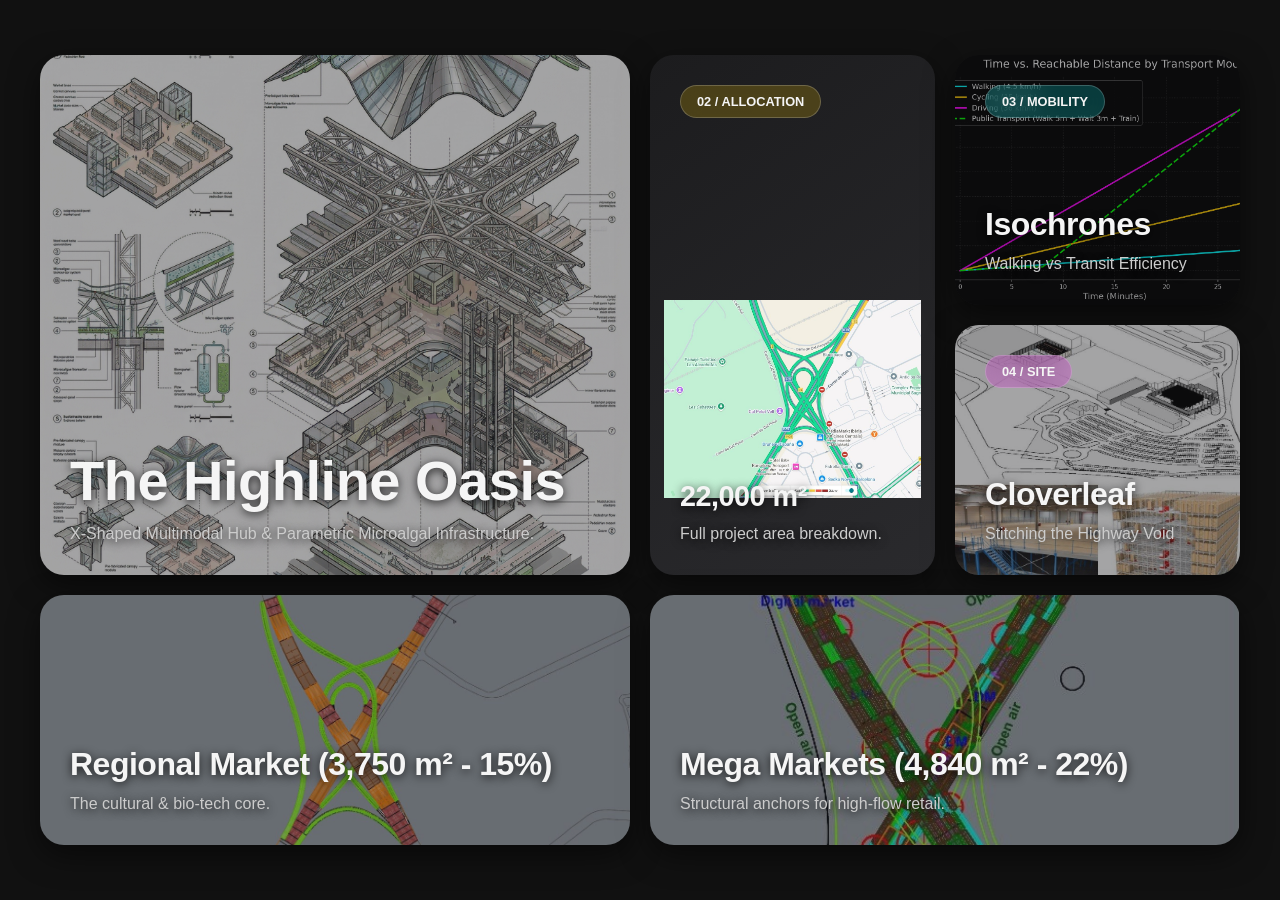
==== index.html @ 181464d1 "Complete project upload with latest analysis and Smappen fusion" ====
<!DOCTYPE html>
<html lang="en">
<head>
    <meta charset="UTF-8">
    <meta name="viewport" content="width=device-width, initial-scale=1.0">
    <title>The Highline Oasis | Architectural Concept</title>
    <style>
        :root {
            --bg-color: #111;
            --text-color: #f5f5f5;
            --card-bg: #1c1c1e;
            --accent-cyan: #00ffff;
            --accent-pink: #ff00ff;
            --radius: 24px;
            --gap: 20px;
        }
        body {
            background-color: var(--bg-color);
            color: var(--text-color);
            font-family: -apple-system, BlinkMacSystemFont, "Segoe UI", Roboto, Helvetica, Arial, sans-serif;
            margin: 0;
            padding: 40px;
            box-sizing: border-box;
            display: flex;
            justify-content: center;
            align-items: center;
            min-height: 100vh;
            overflow-x: hidden;
        }
        .bento-grid {
            display: grid;
            grid-template-columns: repeat(4, 1fr);
            grid-auto-rows: 250px;
            gap: var(--gap);
            max-width: 1400px;
            width: 100%;
        }
        
        .bento-card {
            background-color: var(--card-bg);
            border-radius: var(--radius);
            padding: 30px;
            box-sizing: border-box;
            position: relative;
            overflow: hidden;
            display: flex;
            flex-direction: column;
            justify-content: space-between;
            box-shadow: 0 10px 30px rgba(0,0,0,0.5);
            transition: transform 0.3s ease, box-shadow 0.3s ease;
            cursor: pointer;
            text-decoration: none;
            color: inherit;
        }
        .bento-card:hover {
            transform: translateY(-5px);
            box-shadow: 0 15px 40px rgba(0,255,255,0.15);
        }
        
        .bento-card img {
            position: absolute;
            top: 0;
            left: 0;
            width: 100%;
            height: 100%;
            object-fit: cover;
            z-index: 1;
            opacity: 0.6;
            transition: opacity 0.3s ease, transform 0.5s ease;
        }
        .bento-card:hover img {
            opacity: 0.9;
            transform: scale(1.05);
        }
        
        .content {
            position: relative;
            z-index: 2;
            display: flex;
            flex-direction: column;
            height: 100%;
            justify-content: flex-end;
            transition: opacity 0.3s ease;
        }
        .content.top {
            justify-content: flex-start;
        }
        
        h2 {
            margin: 0 0 10px 0;
            font-size: 2rem;
            font-weight: 700;
            letter-spacing: -0.5px;
            text-shadow: 0 2px 10px rgba(0,0,0,0.8);
        }
        p {
            margin: 0;
            font-size: 1rem;
            color: #ccc;
            text-shadow: 0 2px 10px rgba(0,0,0,0.8);
            line-height: 1.4;
        }
        .tag {
            background: rgba(255,255,255,0.1);
            backdrop-filter: blur(10px);
            padding: 8px 16px;
            border-radius: 30px;
            font-size: 0.8rem;
            font-weight: bold;
            display: inline-block;
            margin-bottom: auto;
            align-self: flex-start;
            border: 1px solid rgba(255,255,255,0.2);
        }
        
        /* 懸浮詳細資訊 (Overlay) */
        .hover-overlay {
            position: absolute;
            top: 0;
            left: 0;
            width: 100%;
            height: 100%;
            background: rgba(0, 0, 0, 0.85);
            backdrop-filter: blur(5px);
            color: white;
            z-index: 3;
            opacity: 0;
            transition: opacity 0.3s ease;
            padding: 30px;
            box-sizing: border-box;
            display: flex;
            flex-direction: column;
            justify-content: center;
        }
        .bento-card:hover .hover-overlay {
            opacity: 1;
        }
        
        .hero { grid-column: span 2; grid-row: span 2; }
        .hero h2 { font-size: 3.5rem; }
        
        .data-allocation {
            grid-column: span 1;
            grid-row: span 2;
            background: linear-gradient(145deg, #1c1c1e, #2a2a2d);
        }
        .data-allocation img {
            object-fit: contain;
            opacity: 1;
            top: auto;
            bottom: 20px;
            height: 60%;
            border-radius: 10px;
            left: 5%;
            width: 90%;
        }
        
        .transport-chart { grid-column: span 1; grid-row: span 1; }
        .cloverleaf { grid-column: span 1; grid-row: span 1; }
        .regional-market { grid-column: span 2; grid-row: span 1; }
        .mega-market { grid-column: span 2; grid-row: span 1; }

        @media (max-width: 1024px) {
            .bento-grid { grid-template-columns: repeat(2, 1fr); }
            .hero { grid-column: span 2; }
            .data-allocation { grid-column: span 2; grid-row: span 1; }
            .transport-chart, .cloverleaf { grid-column: span 1; }
            .regional-market, .mega-market { grid-column: span 2; }
        }
    </style>
</head>
<body>

<div class="bento-grid">
    
    <a href="pages/concept.html" class="bento-card hero">
        <img src="hero_image.jpg" alt="Hero Architecture">
        <div class="content">
            <h2>The Highline Oasis</h2>
            <p>X-Shaped Multimodal Hub & Parametric Microalgal Infrastructure.</p>
        </div>
    </a>

    <a href="pages/allocation.html" class="bento-card data-allocation">
        <div class="content top">
            <div class="tag" style="background: rgba(255,204,0,0.2);">02 / ALLOCATION</div>
            <h2 style="font-size: 1.8rem; margin-top:15px;">22,000 m²</h2>
            <p>Full project area breakdown.</p>
        </div>
        <img src="assets/data_allocation.jpg" alt="Data Allocation">
    </a>

    <a href="pages/mobility.html" class="bento-card transport-chart">
        <img src="transport_chart.png" alt="Transport Chart">
        <div class="content top">
            <div class="tag" style="background: rgba(0,255,255,0.2);">03 / MOBILITY</div>
        </div>
        <div class="content">
            <h2>Isochrones</h2>
            <p>Walking vs Transit Efficiency</p>
        </div>
    </a>

    <a href="pages/site.html" class="bento-card cloverleaf">
        <img src="assets/cloverleaf_map.jpg" alt="Site Map">
        <div class="content top">
            <div class="tag" style="background: rgba(255,0,255,0.2);">04 / SITE</div>
        </div>
        <div class="content">
            <h2>Cloverleaf</h2>
            <p>Stitching the Highway Void</p>
        </div>
    </a>

    <a href="pages/regional_market.html" class="bento-card regional-market">
        <img src="assets/market_sections.jpg" alt="Regional Market">
        <div class="content">
            <h2>Regional Market (3,750 m² - 15%)</h2>
            <p>The cultural & bio-tech core.</p>
        </div>
        <div class="hover-overlay">
            <h3>Typology A: Regional Market</h3>
            <p><strong>Performance:</strong> 3,750 m² (15% of project).<br><br><strong>Concept:</strong> Integrates PETG bioreactor facade for CO2 capture & oxygen generation.<br><br><strong>Architecture:</strong> Features undulating canopy for fluid dynamics optimization and maximized solar exposure.</p>
        </div>
    </a>

    <a href="pages/mega_market.html" class="bento-card mega-market">
        <img src="assets/rhino_spaceframe.jpg" alt="Mega Market">
        <div class="content">
            <h2>Mega Markets (4,840 m² - 22%)</h2>
            <p>Structural anchors for high-flow retail.</p>
        </div>
        <div class="hover-overlay">
            <h3>Typology B: Mega Markets</h3>
            <p><strong>Performance:</strong> 4,840 m² (22% of project).<br><br><strong>Concept:</strong> High-flow retail anchors.<br><br><strong>Architecture:</strong> Large-span space frame allowing column-free spaces for retail flexibility and integration with the primary highway bridge structure.</p>
        </div>
    </a>

</div>

</body>
</html>
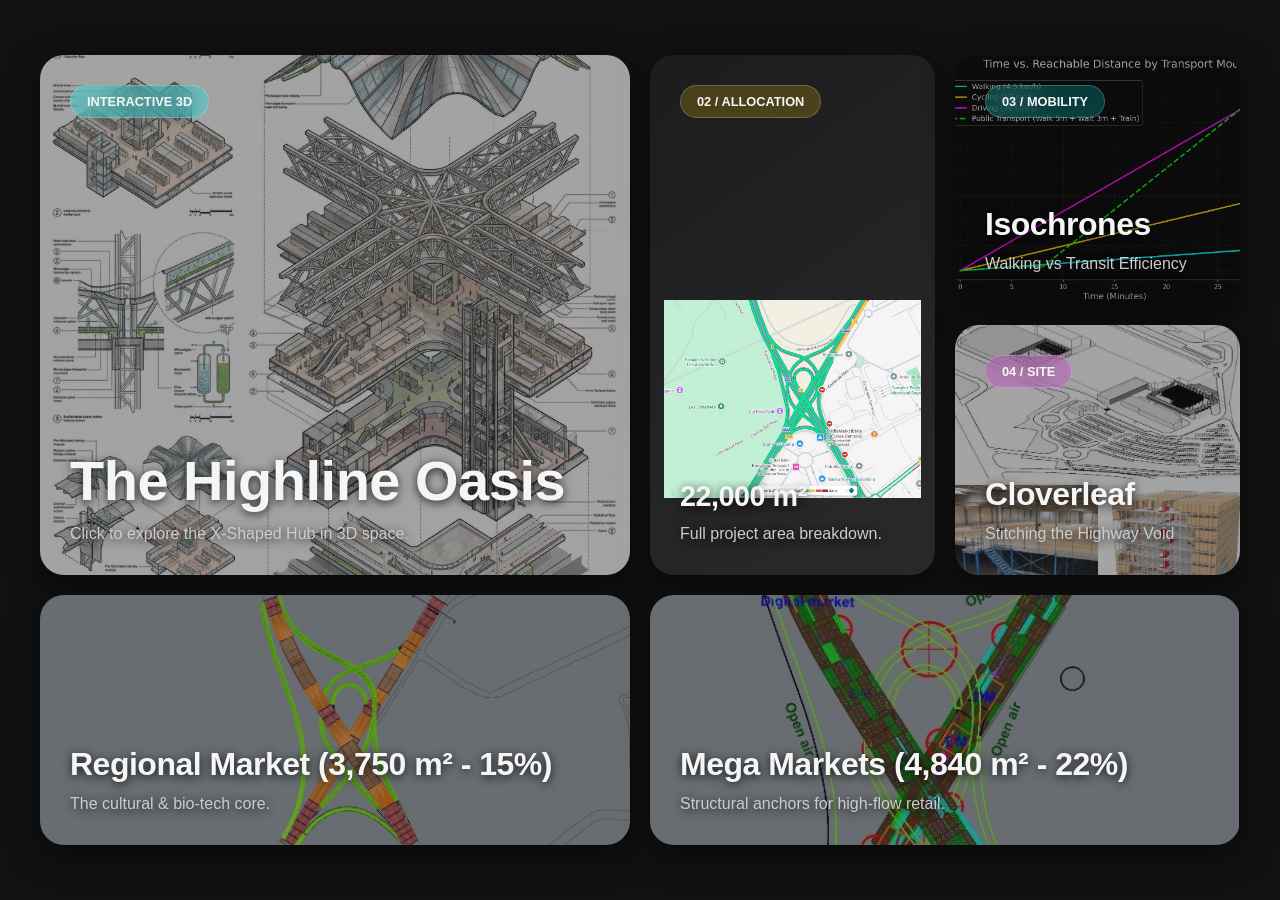
==== commit bd858718: "Add interactive 3D model viewer and assets" ====
--- a/index.html
+++ b/index.html
@@ -173,11 +173,12 @@
 
 <div class="bento-grid">
     
-    <a href="pages/concept.html" class="bento-card hero">
+    <a href="pages/viewer.html" class="bento-card hero">
         <img src="hero_image.jpg" alt="Hero Architecture">
         <div class="content">
+            <div class="tag" style="background: rgba(0,255,255,0.3);">INTERACTIVE 3D</div>
             <h2>The Highline Oasis</h2>
-            <p>X-Shaped Multimodal Hub & Parametric Microalgal Infrastructure.</p>
+            <p>Click to explore the X-Shaped Hub in 3D space.</p>
         </div>
     </a>
 
